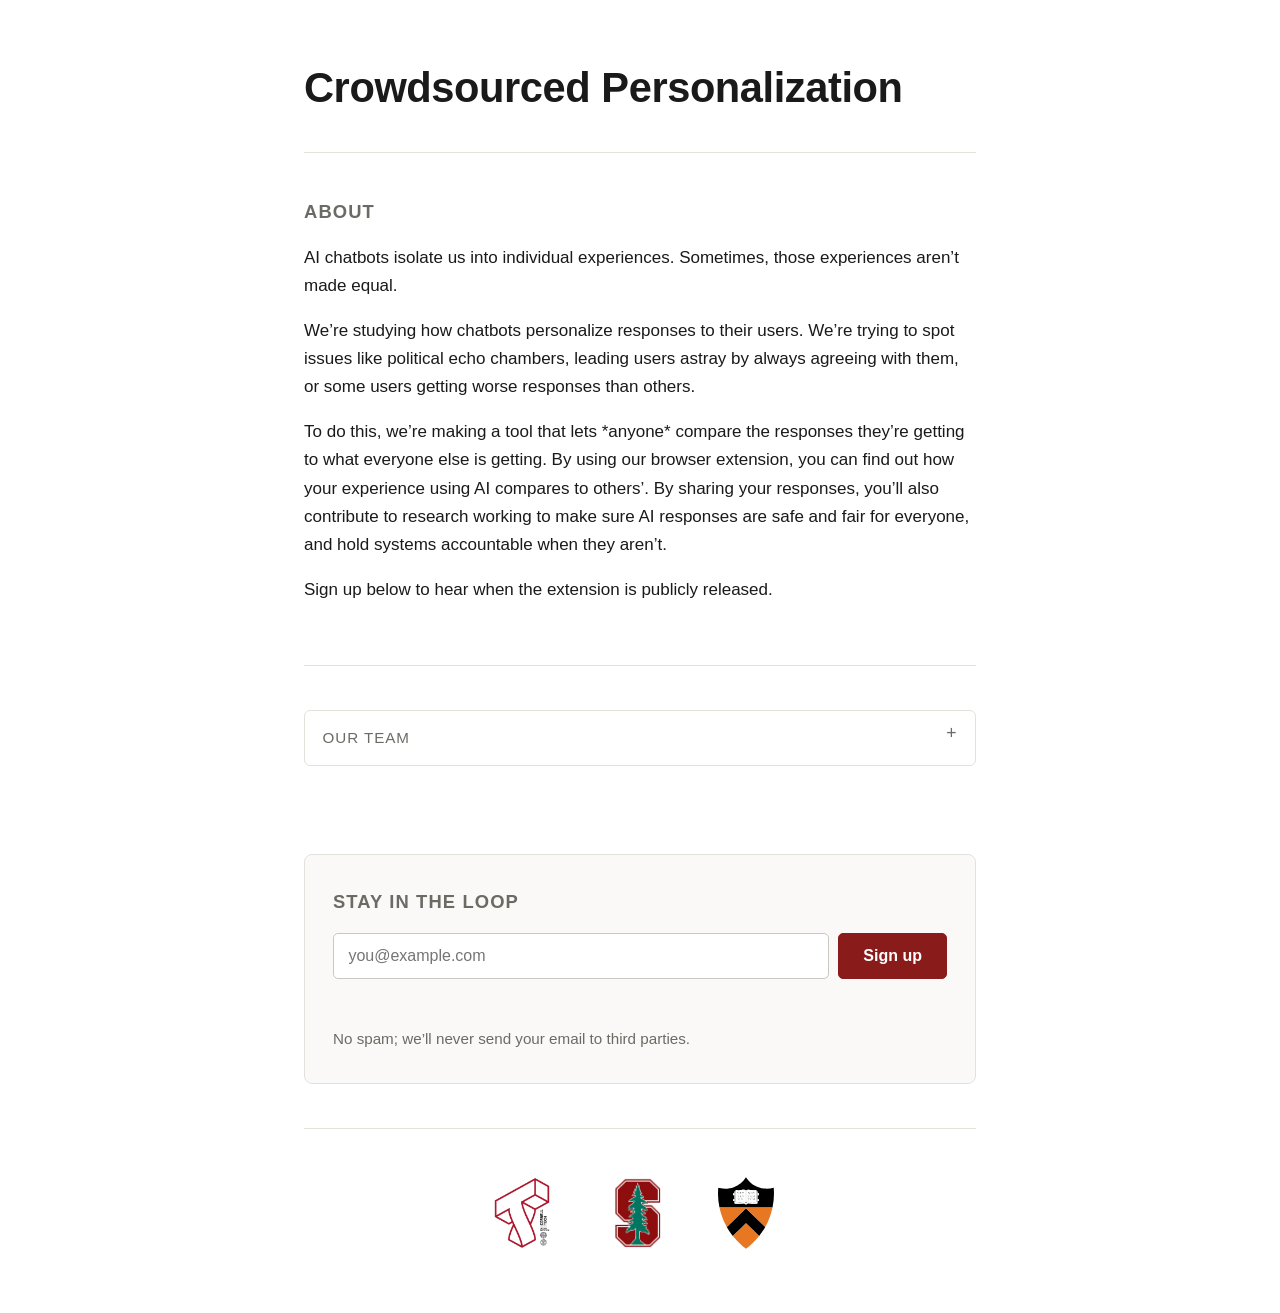
==== index.html @ 71729e17 "Make basic website" ====
<!DOCTYPE html>
<html lang="en">
<head>
<meta charset="utf-8">
<meta name="viewport" content="width=device-width, initial-scale=1">
<title>Crowdsourced Personalization</title>
<link rel="stylesheet" href="style.css">
</head>
<body>

<header class="site-header">
  <h1>Crowdsourced Personalization</h1>
</header>

<main>

  <section id="about">
    <h2>About</h2>
    <p>AI chatbots isolate us into individual experiences. Sometimes, those experiences aren’t made equal.</p>

<p>We’re studying how chatbots personalize responses to their users. We’re trying to spot issues like political echo chambers,
  leading users astray by always agreeing with them, or some users getting worse responses than others.</p>

<p>To do this, we’re making a tool that lets *anyone* compare the responses
  they’re getting to what everyone else is getting. By using our browser
  extension, you can find out how your experience using AI compares to others’.
  By sharing your responses, you’ll also contribute to research working to make
  sure AI responses are safe and fair for everyone, and hold systems accountable
  when they aren’t.</p>

<p>Sign up below to hear when the extension is publicly released.</p>
  </section>


  <!-- ============================================================
       PERSONNEL
       To add a person, copy one <li> block below and edit it.
       The affiliation <span> is optional — delete it if not needed.
       ============================================================ -->
  <section id="personnel">
    <details>
      <summary>Our Team</summary>
      <ul class="personnel-list">

        <li>
          <a href="https://www.efleisig.com/">Eve Fleisig</a>
          <span class="affiliation">UC Berkeley, Princeton University</span>
        </li>

        <li>
          <a href="https://www.linkedin.com/in/alessiawelch/">Alessia Welch</a>
          <span class="affiliation">Stanford University</span>
        </li>

        <li>
          <a href="https://www.cs.cornell.edu/people/nora-gera">Nora Gera</a>
          <span class="affiliation">Cornell Tech</span>
        </li>

        <li>
          <a href="https://cs.stanford.edu/~sanmi/">Sanmi Koyejo</a>
          <span class="affiliation">Stanford University</span>
        </li>

        <li>
          <a href="https://dho.stanford.edu/">Daniel E. Ho</a>
          <span class="affiliation">Stanford University</span>
        </li>

        <li>
          <a href="https://angelina-wang.github.io/">Angelina Wang</a>
          <span class="affiliation">Cornell Tech</span>
        </li>

        <li>
          <a href="https://lauraannelibby.github.io/">Laura Libby</a>
          <span class="affiliation">Toyota Research Institute</span>
        </li>

        <li>
          <a href="https://kechunl.github.io/">Kechun Liu</a>
          <span class="affiliation">Toyota Research Institute</span>
        </li>

      </ul>
    </details>
  </section>


  <!-- ============================================================
       EMAIL SIGNUP
       Backed by a Google Form. Configure the two values in signup.js.
       ============================================================ -->
  <section id="signup">
    <h2>Stay in the loop</h2>
    <form id="email-form" novalidate>
      <label class="visually-hidden" for="email">Email address</label>
      <div class="field-row">
        <input
          type="email"
          id="email"
          name="email"
          placeholder="you@example.com"
          autocomplete="email"
          required>
        <button type="submit" id="submit-btn">Sign up</button>
      </div>
      <p id="form-status" class="form-status" role="status" aria-live="polite"></p>
    </form>

    <!-- Replace this with your own text. -->
    <p class="signup-description">No spam; we’ll never send your email to third parties.</p>
  </section>

</main>

<footer class="site-footer">
  <ul class="logos">
    <li><img src="assets/logos/cornell_tech_logo.png" alt="Cornell Tech"></li>
    <li><img src="assets/logos/stanford_logo.png" alt="Stanford University"></li>
    <li><img src="assets/logos/princeton_logo.svg" alt="Princeton University"></li>
  </ul>
</footer>

<script src="signup.js"></script>
</body>
</html>
---- style.css ----
:root {
  --ink: #1a1a1a;
  --muted: #6b6b66;
  --rule: #e2e2dd;
  --bg: #ffffff;
  --accent: #8a1b1b;
  --accent-ink: #ffffff;
  --ok: #1c6b3f;
  --err: #a32020;
  --measure: 42rem;
}

*, *::before, *::after { box-sizing: border-box; }

body {
  margin: 0;
  padding: 0 1.5rem 4rem;
  background: var(--bg);
  color: var(--ink);
  font: 17px/1.65 -apple-system, BlinkMacSystemFont, "Segoe UI", "Helvetica Neue", Helvetica, Arial, sans-serif;
  -webkit-font-smoothing: antialiased;
}

main, .site-header, .site-footer {
  max-width: var(--measure);
  margin-inline: auto;
}

.site-header {
  padding: 4rem 0 2.5rem;
  border-bottom: 1px solid var(--rule);
}

.site-header h1 {
  margin: 0;
  font-size: clamp(1.9rem, 5vw, 2.6rem);
  line-height: 1.15;
  letter-spacing: -0.01em;
}

section { padding: 2.75rem 0; }
section + section { border-top: 1px solid var(--rule); }

h2 {
  margin: 0 0 1rem;
  font-size: 1.15rem;
  letter-spacing: 0.06em;
  text-transform: uppercase;
  color: var(--muted);
}

a { color: var(--accent); }

/* ---------- Personnel dropdown ---------- */

#personnel details {
  border: 1px solid var(--rule);
  border-radius: 6px;
}

#personnel summary {
  cursor: pointer;
  padding: 0.9rem 1.1rem;
  font-size: 0.95rem;
  letter-spacing: 0.06em;
  text-transform: uppercase;
  color: var(--muted);
  list-style: none;
}

#personnel summary::-webkit-details-marker { display: none; }

#personnel summary::after {
  content: "+";
  float: right;
  font-size: 1.1rem;
  line-height: 1;
  color: var(--muted);
}

#personnel details[open] summary::after { content: "\2013"; }

#personnel summary:focus-visible {
  outline: 2px solid var(--accent);
  outline-offset: -2px;
}

.personnel-list {
  margin: 0;
  padding: 0.25rem 1.1rem 1.1rem;
  list-style: none;
  border-top: 1px solid var(--rule);
}

.personnel-list li { padding: 0.55rem 0; }

.affiliation {
  display: block;
  font-size: 0.9rem;
  color: var(--muted);
}

/* ---------- Email signup ---------- */

#signup {
  background: #faf9f7;
  border: 1px solid var(--rule);
  border-radius: 8px;
  padding: 2rem 1.75rem;
  margin: 2.75rem 0;
}

#signup + section, #signup { border-top: 1px solid var(--rule); }

.field-row {
  display: flex;
  flex-wrap: wrap;
  gap: 0.6rem;
}

#email {
  flex: 1 1 16rem;
  min-width: 0;
  padding: 0.8rem 0.9rem;
  font-size: 1rem;
  font-family: inherit;
  color: var(--ink);
  background: #fff;
  border: 1px solid #c9c9c2;
  border-radius: 5px;
}

.signup-description {
  margin: 0.9rem 0 0;
  font-size: 0.95rem;
  color: var(--muted);
}

#email:focus {
  outline: none;
  border-color: var(--accent);
  box-shadow: 0 0 0 3px rgba(138, 27, 27, 0.15);
}

#submit-btn {
  padding: 0.8rem 1.5rem;
  font-size: 1rem;
  font-weight: 600;
  color: var(--accent-ink);
  background: var(--accent);
  border: 1px solid var(--accent);
  border-radius: 5px;
  cursor: pointer;
}

#submit-btn:hover:not(:disabled) { background: #731616; }
#submit-btn:disabled { opacity: 0.55; cursor: default; }

.form-status {
  margin: 0.85rem 0 0;
  min-height: 1.3em;
  font-size: 0.95rem;
}

.form-status.ok  { color: var(--ok); }
.form-status.err { color: var(--err); }

/* ---------- Footer logos ---------- */

.site-footer {
  padding-top: 3rem;
  border-top: 1px solid var(--rule);
}

.logos {
  display: flex;
  flex-wrap: wrap;
  align-items: center;
  justify-content: center;
  gap: 2.5rem;
  margin: 0;
  padding: 0;
  list-style: none;
  /* The row is geometrically centered, but the marks carry uneven internal
     whitespace, so it reads slightly right. Nudge left to optically center —
     adjust this one value to taste (more negative = further left). */
  transform: translateX(-10px);
}

/* The three marks have different aspect ratios (two square, Princeton tall),
   so each is fitted inside a common box rather than scaled to a flat height —
   that keeps them optically balanced next to each other. */
.logos img {
  display: block;
  height: 72px;
  width: auto;
  max-width: 130px;
  object-fit: contain;
}

.visually-hidden {
  position: absolute;
  width: 1px; height: 1px;
  padding: 0; margin: -1px;
  overflow: hidden;
  clip: rect(0 0 0 0);
  white-space: nowrap;
  border: 0;
}
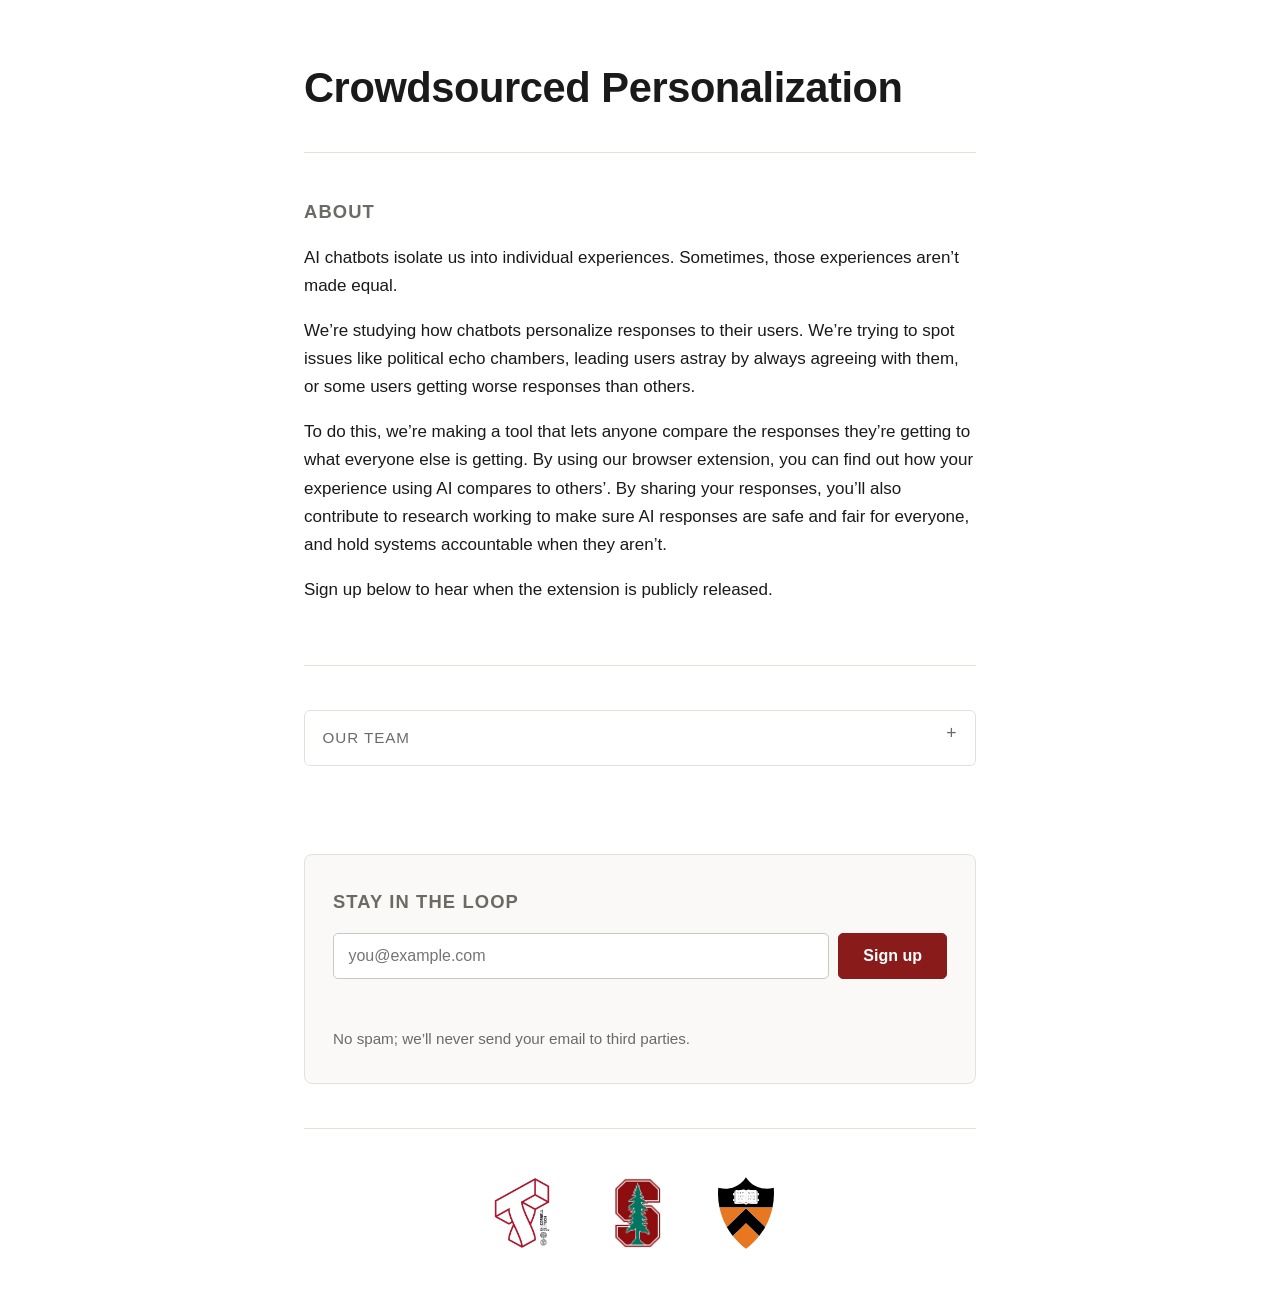
==== commit e4b5ecc5: "Update personnel" ====
--- a/index.html
+++ b/index.html
@@ -21,7 +21,7 @@
 <p>We’re studying how chatbots personalize responses to their users. We’re trying to spot issues like political echo chambers,
   leading users astray by always agreeing with them, or some users getting worse responses than others.</p>
 
-<p>To do this, we’re making a tool that lets *anyone* compare the responses
+<p>To do this, we’re making a tool that lets anyone compare the responses
   they’re getting to what everyone else is getting. By using our browser
   extension, you can find out how your experience using AI compares to others’.
   By sharing your responses, you’ll also contribute to research working to make
@@ -58,6 +58,16 @@
         </li>
 
         <li>
+          <a href="https://lauraannelibby.github.io/">Laura Libby</a>
+          <span class="affiliation">Toyota Research Institute</span>
+        </li>
+
+        <li>
+          <a href="https://kechunl.github.io/">Kechun Liu</a>
+          <span class="affiliation">Toyota Research Institute</span>
+        </li>
+
+        <li>
           <a href="https://cs.stanford.edu/~sanmi/">Sanmi Koyejo</a>
           <span class="affiliation">Stanford University</span>
         </li>
@@ -70,16 +80,6 @@
         <li>
           <a href="https://angelina-wang.github.io/">Angelina Wang</a>
           <span class="affiliation">Cornell Tech</span>
-        </li>
-
-        <li>
-          <a href="https://lauraannelibby.github.io/">Laura Libby</a>
-          <span class="affiliation">Toyota Research Institute</span>
-        </li>
-
-        <li>
-          <a href="https://kechunl.github.io/">Kechun Liu</a>
-          <span class="affiliation">Toyota Research Institute</span>
         </li>
 
       </ul>
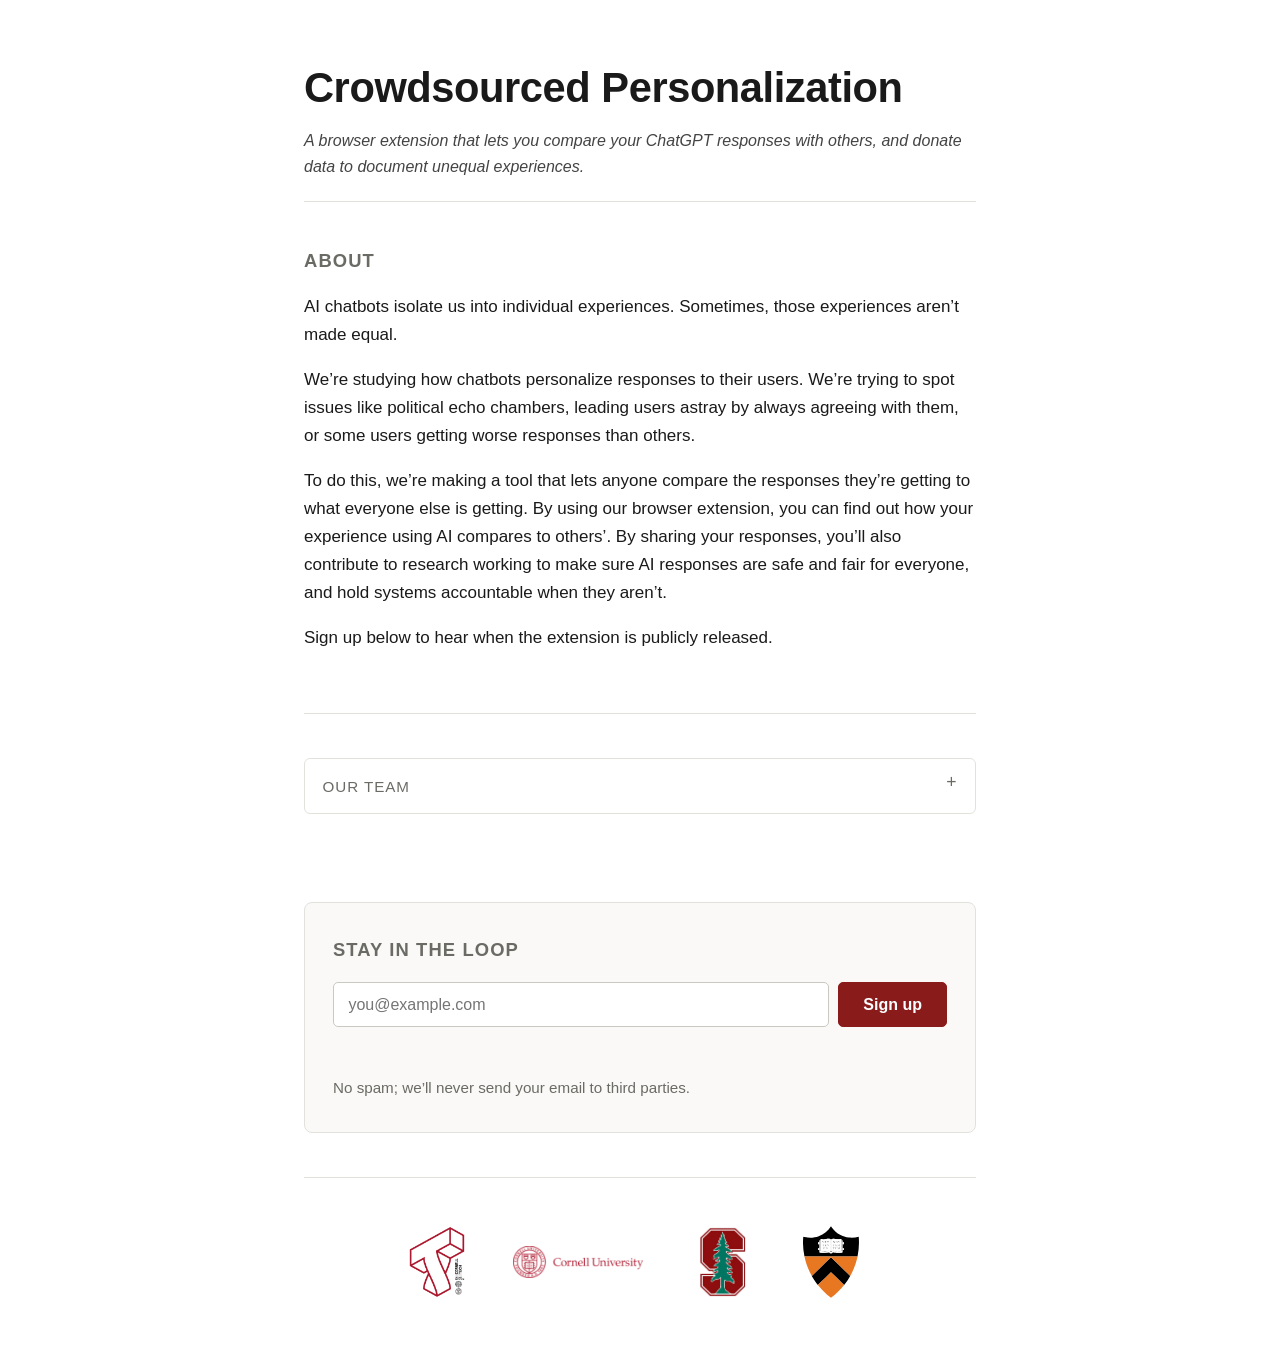
==== commit 467c806f: "Add tagline" ====
--- a/index.html
+++ b/index.html
@@ -10,10 +10,10 @@
 
 <header class="site-header">
   <h1>Crowdsourced Personalization</h1>
+  <p><i>A browser extension that lets you compare your ChatGPT responses with others, and donate data to document unequal experiences.</i></p>
 </header>
 
 <main>
-
   <section id="about">
     <h2>About</h2>
     <p>AI chatbots isolate us into individual experiences. Sometimes, those experiences aren’t made equal.</p>
@@ -117,6 +117,7 @@
 <footer class="site-footer">
   <ul class="logos">
     <li><img src="assets/logos/cornell_tech_logo.png" alt="Cornell Tech"></li>
+    <li><img src="assets/logos/cornell_logo.png" alt="Cornell University"></li>
     <li><img src="assets/logos/stanford_logo.png" alt="Stanford University"></li>
     <li><img src="assets/logos/princeton_logo.svg" alt="Princeton University"></li>
   </ul>
--- a/style.css
+++ b/style.css
@@ -27,8 +27,14 @@
 }
 
 .site-header {
-  padding: 4rem 0 2.5rem;
+  padding: 4rem 0 1.25rem;
   border-bottom: 1px solid var(--rule);
+}
+
+.site-header > p:last-child {
+  margin-bottom: 0;
+  color: #444444;
+  font-size: 16px;
 }
 
 .site-header h1 {
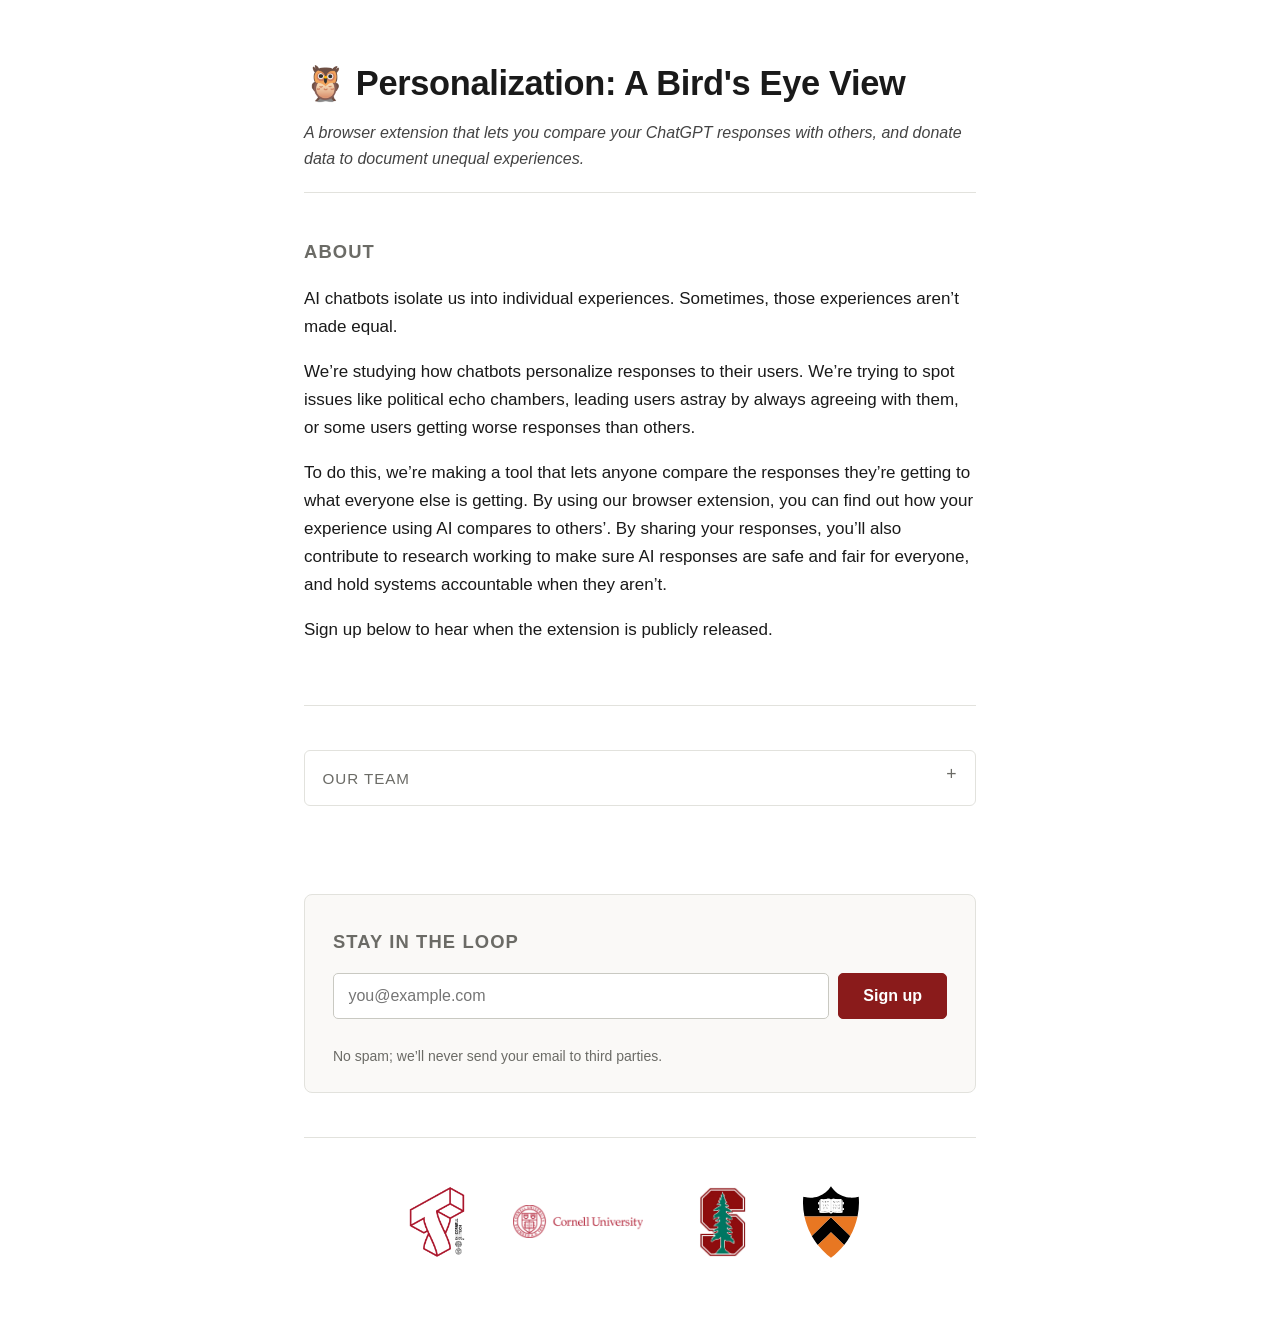
==== commit 0e340636: "Change tagline" ====
--- a/index.html
+++ b/index.html
@@ -3,13 +3,14 @@
 <head>
 <meta charset="utf-8">
 <meta name="viewport" content="width=device-width, initial-scale=1">
-<title>Crowdsourced Personalization</title>
+<title>Personalization: A Bird's Eye View</title>
+<link rel="icon" href="data:image/svg+xml,%3Csvg xmlns=%22http://www.w3.org/2000/svg%22 viewBox=%220 0 100 100%22%3E%3Ctext y=%22.9em%22 font-size=%2290%22%3E%F0%9F%A6%89%3C/text%3E%3C/svg%3E">
 <link rel="stylesheet" href="style.css">
 </head>
 <body>
 
 <header class="site-header">
-  <h1>Crowdsourced Personalization</h1>
+  <h1>🦉 Personalization: A Bird's Eye View</h1>
   <p><i>A browser extension that lets you compare your ChatGPT responses with others, and donate data to document unequal experiences.</i></p>
 </header>
 
--- a/style.css
+++ b/style.css
@@ -39,7 +39,7 @@
 
 .site-header h1 {
   margin: 0;
-  font-size: clamp(1.9rem, 5vw, 2.6rem);
+  font-size: clamp(1.5rem, 4.2vw, 2.15rem);
   line-height: 1.15;
   letter-spacing: -0.01em;
 }
@@ -112,7 +112,7 @@
   background: #faf9f7;
   border: 1px solid var(--rule);
   border-radius: 8px;
-  padding: 2rem 1.75rem;
+  padding: 2rem 1.75rem 1.5rem;
   margin: 2.75rem 0;
 }
 
@@ -137,8 +137,8 @@
 }
 
 .signup-description {
-  margin: 0.9rem 0 0;
-  font-size: 0.95rem;
+  margin: 0.15rem 0 0;
+  font-size: 0.875rem;
   color: var(--muted);
 }
 
@@ -163,8 +163,8 @@
 #submit-btn:disabled { opacity: 0.55; cursor: default; }
 
 .form-status {
-  margin: 0.85rem 0 0;
-  min-height: 1.3em;
+  margin: 0.5rem 0 0;
+  min-height: 1em;
   font-size: 0.95rem;
 }
 
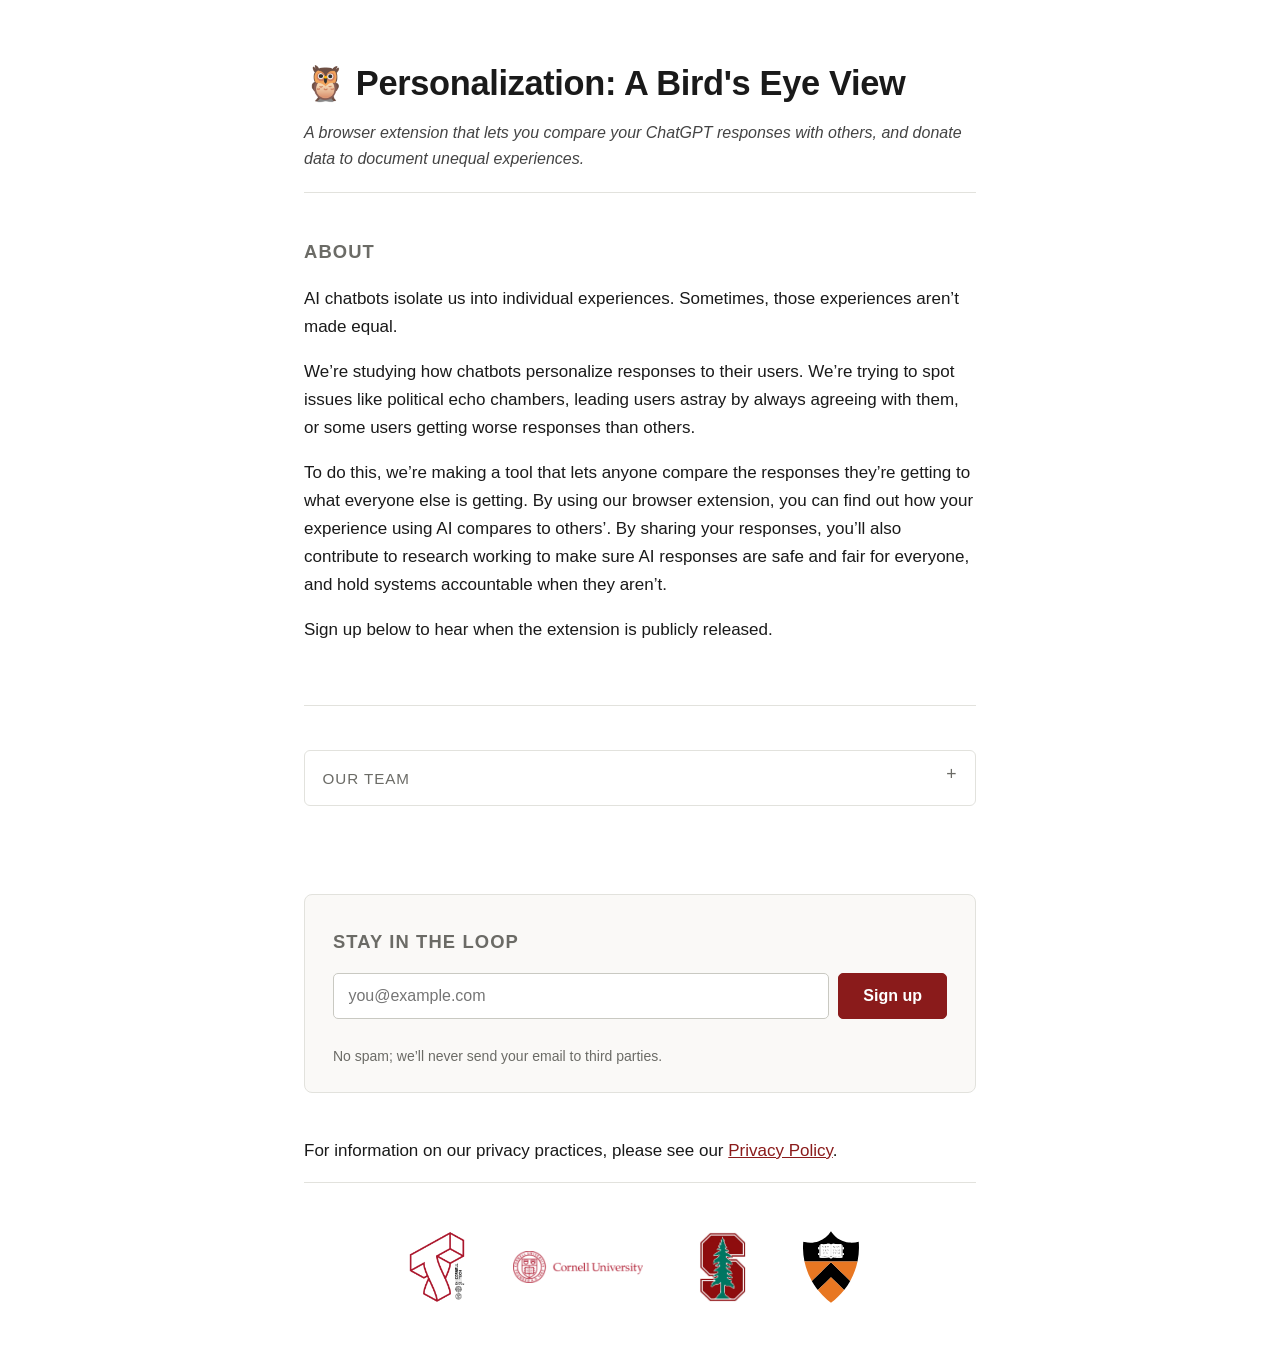
==== commit 2e60a53e: "Link to privacy policy from homepage" ====
--- a/index.html
+++ b/index.html
@@ -86,11 +86,9 @@
       </ul>
     </details>
   </section>
-
-
+  
   <!-- ============================================================
-       EMAIL SIGNUP
-       Backed by a Google Form. Configure the two values in signup.js.
+       EMAIL SIGNUP: Backed by a Google Form.
        ============================================================ -->
   <section id="signup">
     <h2>Stay in the loop</h2>
@@ -113,6 +111,8 @@
     <p class="signup-description">No spam; we’ll never send your email to third parties.</p>
   </section>
 
+  <p>For information on our privacy practices, please see our <a href="https://crowdsourced-personalization.github.io/privacy.html">Privacy Policy</a>.</p>
+
 </main>
 
 <footer class="site-footer">
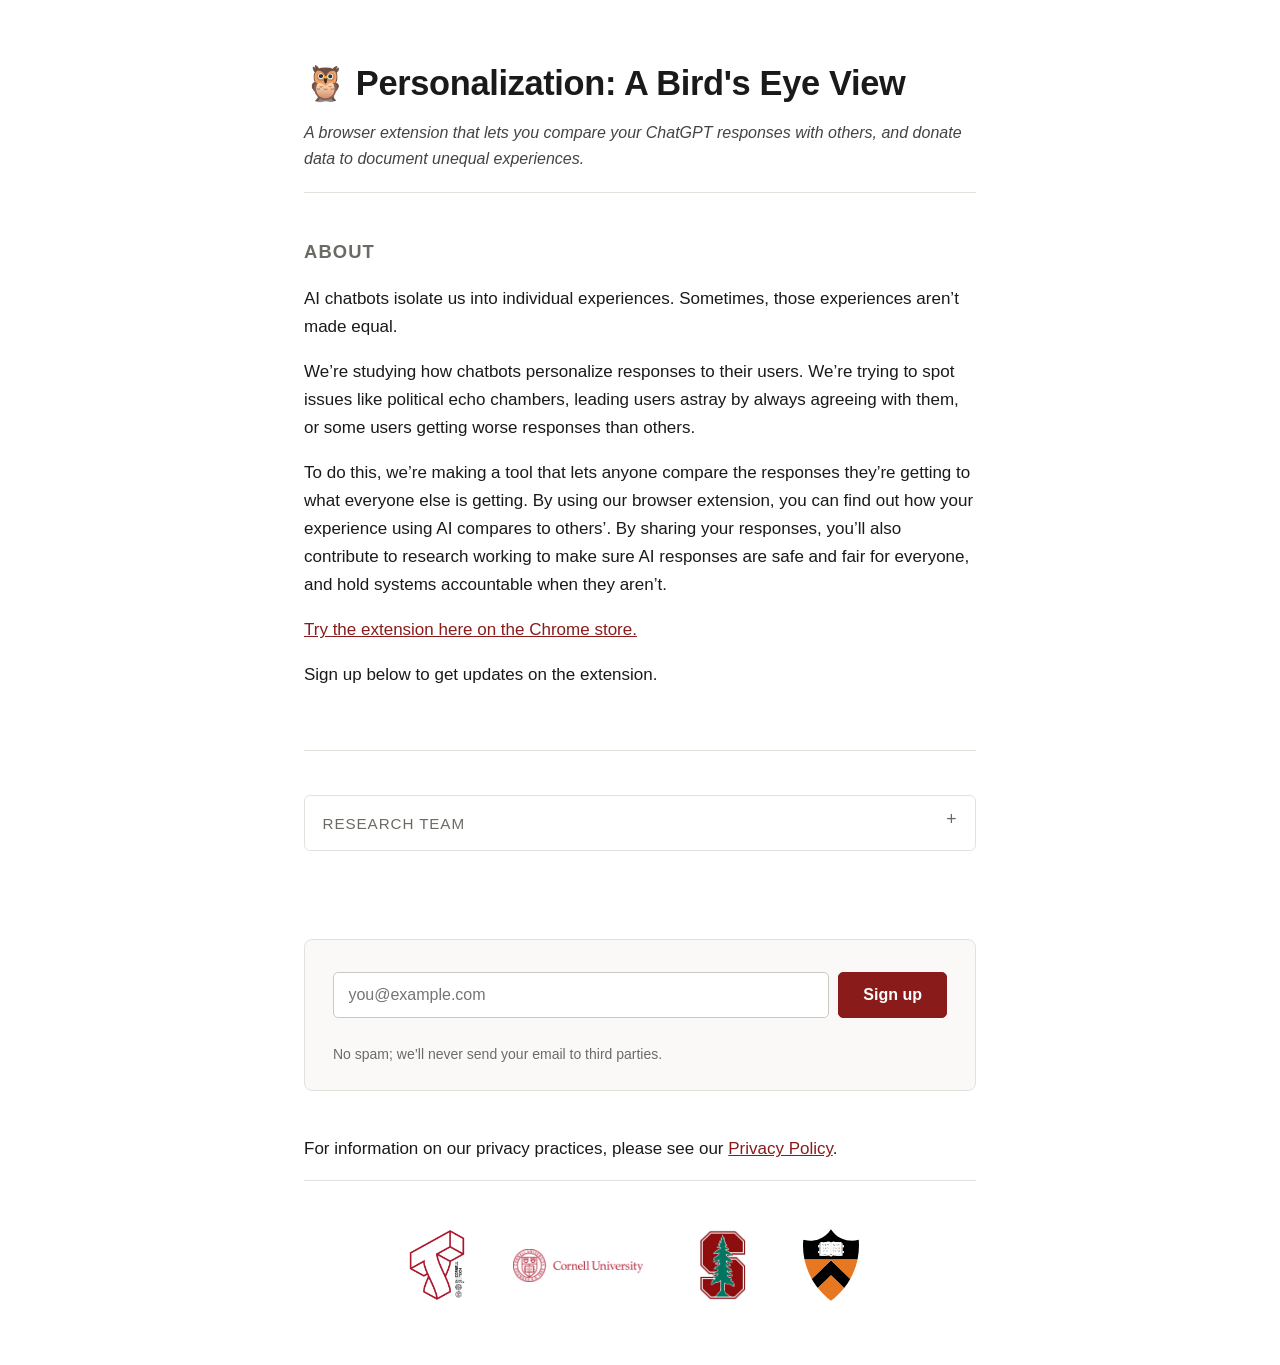
==== commit cc7ffb77: "Add Chrome link" ====
--- a/index.html
+++ b/index.html
@@ -29,7 +29,9 @@
   sure AI responses are safe and fair for everyone, and hold systems accountable
   when they aren’t.</p>
 
-<p>Sign up below to hear when the extension is publicly released.</p>
+    <p><a href="https://chromewebstore.google.com/detail/birdseye/olhghnmndkjaodpdfibnkdoeldhggekh">Try the extension here on the Chrome store.</a></p>
+
+<p>Sign up below to get updates on the extension.</p>
   </section>
 
 
@@ -40,7 +42,7 @@
        ============================================================ -->
   <section id="personnel">
     <details>
-      <summary>Our Team</summary>
+      <summary>Research Team</summary>
       <ul class="personnel-list">
 
         <li>
@@ -86,12 +88,11 @@
       </ul>
     </details>
   </section>
-  
+
   <!-- ============================================================
        EMAIL SIGNUP: Backed by a Google Form.
        ============================================================ -->
   <section id="signup">
-    <h2>Stay in the loop</h2>
     <form id="email-form" novalidate>
       <label class="visually-hidden" for="email">Email address</label>
       <div class="field-row">
